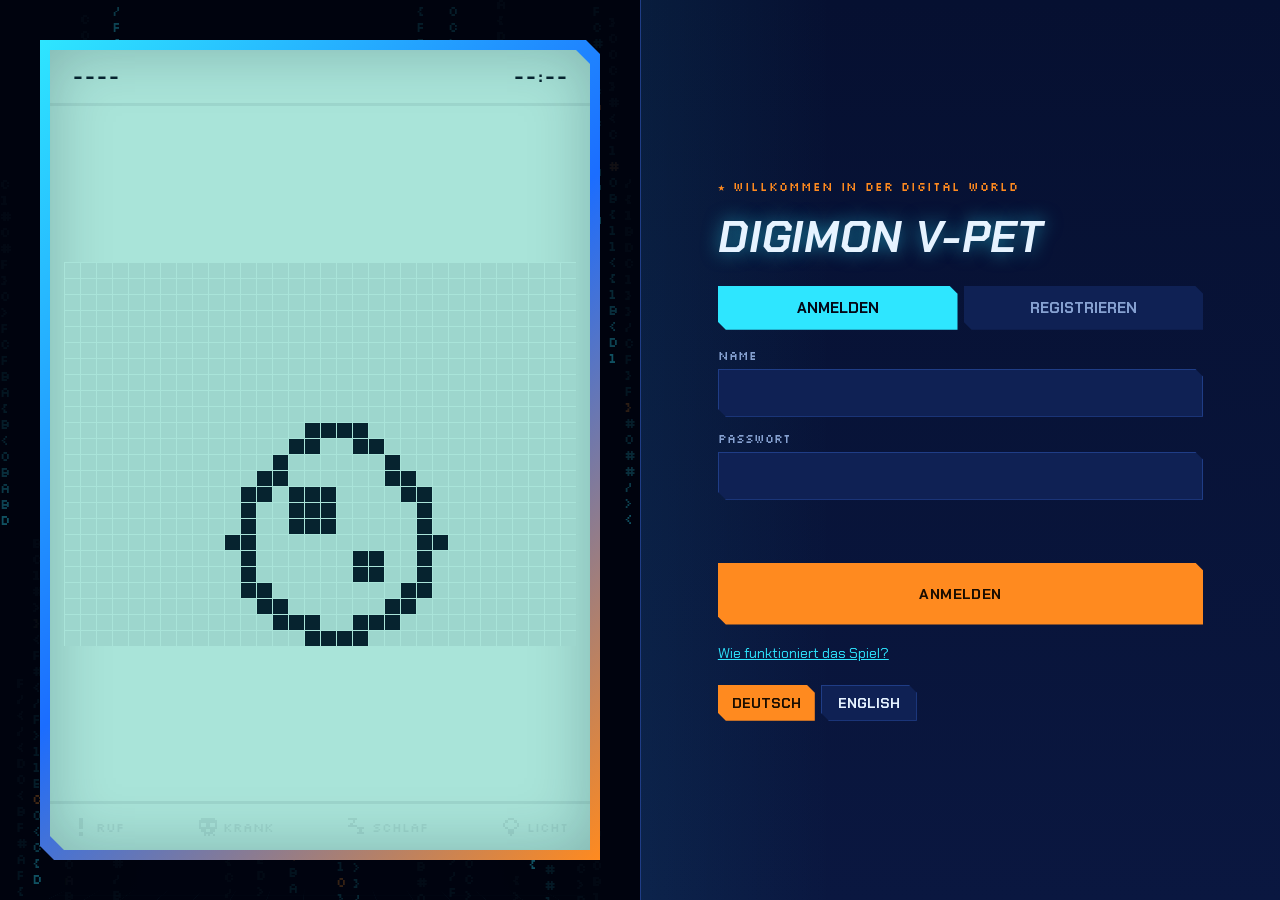
==== static/index.html @ 4a84d062 "Digimon V-Pet: browser virtual pet with accounts, battles, trading and events Co-Authored-By: Claude" ====
<!doctype html>
<html lang="de">
<head>
  <meta charset="utf-8">
  <meta name="viewport" content="width=device-width, initial-scale=1, viewport-fit=cover">
  <title>Digimon V-Pet</title>
  <link rel="manifest" href="/manifest.webmanifest">
  <meta name="theme-color" content="#061031">
  <link rel="icon" href="/icons/icon-192.png">
  <link rel="apple-touch-icon" href="/icons/icon-180.png">
  <meta name="apple-mobile-web-app-capable" content="yes">
  <meta name="apple-mobile-web-app-status-bar-style" content="black-translucent">
  <meta name="apple-mobile-web-app-title" content="V-Pet">
  <link rel="preconnect" href="https://fonts.googleapis.com">
  <link rel="preconnect" href="https://fonts.gstatic.com" crossorigin>
  <link href="https://fonts.googleapis.com/css2?family=Chakra+Petch:ital,wght@0,400;0,600;0,700;1,700&family=Silkscreen&display=swap" rel="stylesheet">
  <link rel="stylesheet" href="style.css">
</head>
<body>
  <main class="app">
    <!-- linke Hälfte: Digital World mit dem Display -->
    <section class="world" aria-label="Display">
      <canvas id="rain" aria-hidden="true"></canvas>
      <div class="device">
        <div class="lcd">
          <div class="lcd-row lcd-head">
            <span id="lcd-name">----</span>
            <span id="lcd-clock">--:--</span>
          </div>
          <div class="lcd-canvas" id="lcd-box">
            <canvas id="lcd"></canvas>
          </div>
          <div class="lcd-row lcd-flags">
            <span class="flag" id="flag-call"><canvas data-icon="call"></canvas><span id="call-text">RUF</span></span>
            <span class="flag" id="flag-sick"><canvas data-icon="skull"></canvas>KRANK</span>
            <span class="flag" id="flag-sleep"><canvas data-icon="zz"></canvas>SCHLAF</span>
            <span class="flag" id="flag-light"><canvas data-icon="light"></canvas>LICHT</span>
          </div>
        </div>
      </div>
    </section>

    <!-- rechte Hälfte: Anzeige und Bedienung -->
    <section class="console" id="console" hidden>
      <header class="head">
        <div>
          <p class="kicker">Partner-Digimon
            <button class="nick-edit" id="nick-edit" type="button" title="Spitzname geben" hidden>✎ Name</button></p>
          <h1 id="name">Digimon V-Pet</h1>
          <form class="nick-form" id="nick-form" hidden>
            <input name="nick" maxlength="12" placeholder="Spitzname (max. 12 Zeichen)" aria-label="Spitzname" autocomplete="off">
            <button class="small primary" type="submit">OK</button>
            <button class="small" type="button" id="nick-clear">Entfernen</button>
          </form>
          <p id="meta">Verbinde ...</p>
        </div>
        <div class="head-buttons">
          <!-- nur während eines Events: Story, Belohnungen, Angebote -->
          <button class="gear gear-event" id="open-event" aria-label="Event" title="Event: Story und Belohnungen" hidden>
            <canvas data-icon="pumpkin"></canvas>
          </button>
          <button class="gear" id="open-wishlist" aria-label="Merkliste" title="Merkliste: der Weg zu deinen Wunsch-Digimon">
            <canvas data-icon="star"></canvas>
          </button>
          <button class="gear" id="open-collection" aria-label="Sammlung" title="Sammlung: deine Digimon und Eier">
            <canvas data-icon="egg"></canvas>
          </button>
          <button class="gear" id="open-shop" aria-label="Shop" title="Shop: Items für Bits kaufen">
            <canvas data-icon="coin"></canvas>
          </button>
          <button class="gear" id="open-ranking" aria-label="Rangliste & Erfolge" title="Rangliste & Erfolge">
            <canvas data-icon="trophy"></canvas>
          </button>
          <button class="gear" id="open-changelog" aria-label="Was ist neu?" title="Was ist neu?">
            <canvas data-icon="news"></canvas>
          </button>
          <a class="gear" href="hilfe.html" aria-label="Hilfe" title="Hilfe: So funktioniert das Spiel">
            <canvas data-icon="help"></canvas>
          </a>
          <button class="gear" id="open-settings" aria-label="Einstellungen" title="Einstellungen">
            <canvas data-icon="gear"></canvas>
          </button>
        </div>
      </header>

      <div class="announcement" id="announcement" hidden></div>
      <!-- laufendes Event (z. B. Halloween, game/events.py) -->
      <div class="event-bar" id="event-bar" hidden>
        <canvas data-icon="pumpkin" id="event-icon"></canvas>
        <span><b id="event-name"></b><span id="event-text"></span></span>
        <span class="row event-bar-actions">
          <button class="small primary" id="event-more">Mehr</button>
          <button class="small" id="event-close" aria-label="Banner ausblenden" title="Banner ausblenden">✕</button>
        </span>
      </div>
      <div class="update-bar" id="update-bar" hidden>
        <span><b>Update da!</b> <span id="update-text">Es gibt eine neue Version des Spiels.</span></span>
        <button class="small primary" id="update-reload">Neu laden</button>
      </div>
      <div class="update-bar news-bar" id="news-bar" hidden>
        <span><b>Neu im Spiel</b><span id="news-title"></span></span>
        <span class="row">
          <button class="small primary" id="news-open">Ansehen</button>
          <button class="small" id="news-close" aria-label="Ausblenden">✕</button>
        </span>
      </div>

      <div class="gauges">
        <div class="gauge" id="gauge-hunger"><span>Hunger</span><div class="segs hunger" id="g-hunger"></div></div>
        <div class="gauge" id="gauge-strength"><span>Kraft</span><div class="segs strength" id="g-strength"></div></div>
      </div>

      <dl class="stats" id="stats"></dl>

      <div class="evo">
        <div class="evo-label"><span>Nächste Digitation</span><b id="evo-text">–</b></div>
        <div class="evo-bar"><div id="evo-fill"></div></div>
      </div>
      <button class="goal" id="goal" hidden></button>

      <div class="alert" id="alert" hidden></div>
      <!-- zurück vom Erkunden: wartet auf OK (Fail-Safe, game/pet.py confirm_return) -->
      <div class="return-box" id="return-box" hidden></div>
      <p class="message" id="message" role="status"></p>

      <div class="keys" id="keys"></div>

      <div class="log-wrap">
        <h2>Tagebuch</h2>
        <ol class="log" id="log"></ol>
      </div>
    </section>

    <!-- rechte Hälfte, wenn niemand angemeldet ist -->
    <section class="auth" id="auth" hidden>
      <p class="kicker">Willkommen in der Digital World</p>
      <h1>Digimon V-Pet</h1>
      <div class="tabs" role="tablist">
        <button class="tab" id="tab-login" role="tab">Anmelden</button>
        <button class="tab" id="tab-register" role="tab">Registrieren</button>
      </div>
      <form id="auth-form" autocomplete="on">
        <label>Name
          <input name="name" autocomplete="username" required minlength="3" maxlength="20">
        </label>
        <label>Passwort
          <input name="password" type="password" autocomplete="current-password" required minlength="6">
        </label>
        <label id="invite-field">Einladungscode
          <input name="invite" autocomplete="off" placeholder="XXXX-XXXX-XXXX">
        </label>
        <p class="hint" id="auth-hint"></p>
        <p class="form-error" id="auth-error" role="alert"></p>
        <button class="key primary wide" type="submit" id="auth-submit">Anmelden</button>
      </form>
      <p class="hint"><a class="auth-help" href="hilfe.html">Wie funktioniert das Spiel?</a></p>
      <div class="lang-switch auth-lang" role="group" aria-label="Sprache · Language" data-no-i18n>
        <button class="small" data-lang="de" lang="de">Deutsch</button>
        <button class="small" data-lang="en" lang="en">English</button>
      </div>
    </section>

    <!-- rechte Hälfte beim ersten Start: Fragenkatalog fürs erste Digi-Ei (Texte setzt game.js) -->
    <section class="quiz" id="quiz" hidden>
      <p class="kicker" id="quiz-kicker"></p>
      <h1 id="quiz-title"></h1>
      <div class="quiz-progress" id="quiz-progress" aria-hidden="true"></div>
      <p class="quiz-text" id="quiz-text"></p>
      <div class="quiz-answers" id="quiz-answers"></div>
      <p class="form-error" id="quiz-error" role="alert"></p>
      <div class="quiz-foot" id="quiz-foot"></div>
    </section>
  </main>

  <!-- Einstellungen -->
  <div class="scrim" id="scrim" hidden></div>
  <aside class="settings" id="settings" hidden aria-label="Einstellungen">
    <header>
      <h2>Einstellungen</h2>
      <button class="close" id="close-settings" aria-label="Schließen">✕</button>
    </header>

    <section>
      <h3 data-no-i18n>Sprache · Language</h3>
      <div class="lang-switch" role="group" aria-label="Sprache · Language" data-no-i18n>
        <button class="small" data-lang="de" lang="de">Deutsch</button>
        <button class="small" data-lang="en" lang="en">English</button>
      </div>
      <p class="hint">Gilt für dein Konto auf allen Geräten.</p>
    </section>

    <section>
      <h3>Konto</h3>
      <p>Angemeldet als <b id="set-user">–</b></p>
      <form class="cheat-grid pw-form" id="pw-form">
        <label>Altes Passwort<input name="old" type="password" autocomplete="current-password" required></label>
        <label>Neues Passwort<input name="new" type="password" autocomplete="new-password" minlength="6" required></label>
        <button class="small" type="submit">Passwort ändern</button>
      </form>
    </section>

    <!-- Freunde: eigener Freundescode, Code eingeben, Freundesliste -->
    <section id="friends-section">
      <h3>Freunde</h3>
      <p class="hint">Kämpfen, Tauschen und Jogress gehen nur mit Freunden. Gib deinen Freundescode nur Leuten, mit denen du spielen willst.</p>
      <p class="friend-label">Dein Freundescode</p>
      <div class="row">
        <code class="code" id="friend-code">----</code>
        <button class="small" id="friend-copy">Kopieren</button>
        <button class="small" id="friend-newcode">Neuer Code</button>
      </div>
      <form class="row friend-add" id="friend-add">
        <input name="code" autocomplete="off" placeholder="XXXX-XXXX" aria-label="Freundescode eingeben" maxlength="12">
        <button class="small primary" type="submit">Freund hinzufügen</button>
      </form>
      <p class="hint friend-msg" id="friend-msg" role="status"></p>
      <ul class="friend-list" id="friend-list"></ul>
    </section>

    <section>
      <h3>Als App installieren</h3>
      <p class="hint" id="install-text">Auf dem Handy: im Browser-Menü „Zum Startbildschirm hinzufügen“ (iPhone: Teilen-Knopf → „Zum Home-Bildschirm“).
        Dann startet das Spiel wie eine App, ohne Browserleiste.</p>
      <button class="small primary" id="install-btn" hidden>Jetzt installieren</button>
    </section>

    <section>
      <h3>Ton</h3>
      <div class="row">
        <input type="range" id="volume" min="0" max="100" step="5" aria-label="Lautstärke">
        <output id="volume-out">50 %</output>
      </div>
      <button class="small" id="sound-test">Ton testen</button>
    </section>

    <section>
      <h3>Benachrichtigungen</h3>
      <p class="hint" id="notify-text">Meldet sich, wenn dein Digimon ruft, krank wird oder sich entwickelt, solange die Seite in einem Tab offen ist.</p>
      <button class="small" id="notify-toggle">Aktivieren</button>
    </section>

    <section id="admin-section" hidden>
      <h3>Admin</h3>
      <p class="hint">Spieler verwalten, Spielregeln, Zugang, Backups und Protokoll.</p>
      <a class="small primary" href="admin.html">Admin-Bereich öffnen</a>
    </section>

    <section id="cheat-section" hidden>
      <h3>Cheats (nur Admin)</h3>
      <p class="hint" data-i18n>Zum Testen: Zeit vorspulen, Werte setzen, verwandeln … Auch mit <kbd>Shift</kbd> + <kbd>C</kbd>.</p>
      <button class="small" id="open-cheats">Cheat-Menü öffnen</button>
    </section>

    <section id="invite-section" hidden>
      <h3>Freunde einladen</h3>
      <p class="hint">Mit diesem Code können sich Freunde registrieren.</p>
      <div class="row">
        <code class="code" id="invite-code">----</code>
        <button class="small" id="invite-copy">Kopieren</button>
        <button class="small" id="invite-new">Neuer Code</button>
      </div>
    </section>

    <section>
      <h3>Kühlschrank</h3>
      <p class="hint" id="fridge-text">Für den Urlaub: Dein Digimon wird eingefroren, die Zeit steht still – kein Hunger, keine Rufe, keine Entwicklung –, bis du es auftaust.</p>
      <button class="small" id="fridge-toggle">In den Kühlschrank</button>
    </section>

    <section>
      <button class="small" id="logout">Abmelden</button>
      <p class="hint version-label" id="version-label"></p>
    </section>
  </aside>

  <!-- Sammlung -->
  <aside class="settings collection" id="collection" hidden aria-label="Sammlung">
    <header>
      <h2>Sammlung</h2>
      <button class="close" id="close-collection" aria-label="Schließen">✕</button>
    </header>
    <p class="hint" id="box-info">In der Sammlung steht die Zeit still.</p>
    <section>
      <h3>Aktiv</h3>
      <div id="box-active"></div>
    </section>
    <section id="trades-section" hidden>
      <h3>Tauschangebote</h3>
      <div class="box-list" id="trade-list"></div>
    </section>
    <section>
      <h3 id="box-title">In der Sammlung</h3>
      <!-- Boxen wie im Pokémon-PC: blättern, umbenennen, Digimon antippen -->
      <div class="pc">
        <div class="pc-head">
          <button class="pc-nav" id="box-prev" aria-label="Vorherige Box">◀</button>
          <button class="pc-name" id="box-name" title="Box umbenennen"></button>
          <button class="pc-nav" id="box-next" aria-label="Nächste Box">▶</button>
        </div>
        <form class="pc-rename" id="box-rename" hidden>
          <input class="cheat-select" name="name" maxlength="16" aria-label="Name der Box">
          <button class="small primary" type="submit">OK</button>
        </form>
        <div class="pc-grid" id="box-list"></div>
        <div class="pc-tabs" id="box-tabs"></div>
      </div>
      <div id="box-detail"></div>
      <p class="hint" data-i18n>Neue Eier findest du beim <b>Erkunden</b> und manchmal nach gewonnenen <b>Kämpfen</b>.
        Tipp ein Digimon an, um es aktiv zu setzen, zu tauschen oder in eine andere Box zu legen.</p>
      <button class="small primary" id="box-new-egg" hidden>Neues Digi-Ei holen</button>
    </section>
    <!-- was Digimon aus der Sammlung vom Erkunden mitgebracht haben (die letzten 15) -->
    <section id="box-trips-section" hidden>
      <h3>Zurück vom Erkunden</h3>
      <ul class="trip-reports" id="box-trips"></ul>
    </section>
    <section id="box-memories-section" hidden>
      <h3>Erinnerungen</h3>
      <ul class="memories" id="box-memories"></ul>
    </section>
  </aside>

  <!-- Merkliste -->
  <aside class="settings wishlist" id="wishlist" hidden aria-label="Merkliste">
    <header>
      <h2>Merkliste</h2>
      <button class="close" id="close-wishlist" aria-label="Schließen">✕</button>
    </header>
    <p class="hint">Der Weg von deinem Digimon zu deinen Wunsch-Digimon – mit allem, was du dafür
      brauchst. Nach jeder Digitation rückt er einen Schritt weiter.</p>
    <div id="wish-list"></div>
    <a class="small primary" href="hilfe.html#finder">Im Digimon-Finder etwas merken</a>
  </aside>

  <!-- Event-Tab: Story, Belohnungen, Geister, Event-Ei, Angebote (game/events.py details) -->
  <aside class="settings event-panel" id="event-panel" hidden aria-label="Event">
    <header>
      <h2 id="event-panel-title">Event</h2>
      <button class="close" id="close-event" aria-label="Schließen">✕</button>
    </header>
    <div id="event-body"><p class="hint">Lade ...</p></div>
  </aside>

  <!-- Profil eines Freundes: Partner, Sammlung, Digidex (nur für Freunde, game/friends.py profile) -->
  <aside class="settings friend-panel" id="friend-panel" hidden aria-label="Freund">
    <header>
      <h2 id="friend-panel-title">Freund</h2>
      <button class="close" id="close-friend" aria-label="Schließen">✕</button>
    </header>
    <div id="friend-body"><p class="hint">Lade ...</p></div>
    <button class="small" id="friend-back">← Zurück zu den Freunden</button>
  </aside>

  <!-- Shop: Items für Bits (Armor-Eier gibt es hier nicht) -->
  <aside class="settings shop" id="shop" hidden aria-label="Shop">
    <header>
      <h2>Shop</h2>
      <button class="close" id="close-shop" aria-label="Schließen">✕</button>
    </header>
    <p class="shop-balance"><span>Deine Bits</span><b id="shop-bits">0</b></p>
    <div class="tabs panel-tabs" role="tablist">
      <button class="tab active" id="tab-shop-items" role="tab">Items</button>
      <button class="tab" id="tab-shop-themes" role="tab">V-Pet-Designs</button>
    </div>
    <div id="shop-items-view">
      <!-- nur während eines Events: Event-Items eintauschen (z. B. Gruselbonbons) -->
      <section class="candy-trade" id="candy-trade" hidden></section>
      <p class="hint" data-i18n>Bits verdienst du beim <b>Erkunden</b>, in <b>Kämpfen</b> und manchmal beim <b>Putzen</b>. Armor-Eier gibt es hier nicht – die findest du nur beim Erkunden.</p>
      <div class="shop-list" id="shop-list"><p class="hint">Lade ...</p></div>
      <p class="hint shop-sell-hint" data-i18n>Verkaufen geht im <b>Rucksack</b>: Item antippen → „Verkaufen“ – egal was und wie viele. Shop-Items bringen die Hälfte ihres Preises, Armor-Eier 50 Bits.</p>
    </div>
    <div id="shop-themes-view" hidden>
      <p class="hint">Neue Farben für dein V-Pet und das ganze Spiel. Gekaufte Designs kannst du jederzeit wechseln.</p>
      <div class="theme-list" id="theme-list"></div>
      <h3 class="decor-head">Deko</h3>
      <p class="hint">Kleine Extras fürs Display. Gekaufte Deko kannst du jederzeit an- und ausschalten.</p>
      <div class="decor-list" id="decor-list"></div>
    </div>
  </aside>

  <!-- Rangliste -->
  <aside class="settings ranking-panel" id="ranking-panel" hidden aria-label="Rangliste & Erfolge">
    <header>
      <h2 id="ranking-title">Rangliste</h2>
      <button class="close" id="close-ranking" aria-label="Schließen">✕</button>
    </header>
    <div class="tabs panel-tabs" role="tablist">
      <button class="tab active" id="tab-ranking" role="tab">Rangliste</button>
      <button class="tab" id="tab-achievements" role="tab">Erfolge</button>
    </div>
    <div id="ranking-view">
      <p class="hint">Siege aller Spieler – über alle ihre Digimon zusammen (Kämpfe gegen wilde Digimon und Freunde).</p>
      <ol class="ranking" id="ranking"><li class="hint">Lade ...</li></ol>
    </div>
    <div id="achievements-view" hidden>
      <p class="dex-progress" id="dex-progress"></p>
      <p class="hint">Jeder Erfolg bringt einmal Bits für den Shop. Gesammelt zählt jede Form, die eines deiner Digimon je hatte.</p>
      <ul class="achievements" id="achievements"></ul>
    </div>
  </aside>

  <!-- Changelog -->
  <aside class="settings changelog" id="changelog" hidden aria-label="Was ist neu?">
    <header>
      <h2>Was ist neu?</h2>
      <button class="close" id="close-changelog" aria-label="Schließen">✕</button>
    </header>
    <div id="changelog-list"><p class="hint">Lade ...</p></div>
  </aside>

  <!-- Cheat-Menü (nur Admin) – bleibt deutsch -->
  <aside class="settings cheats" id="cheats" hidden aria-label="Cheat-Menü" data-no-i18n>
    <header>
      <h2>Cheats</h2>
      <button class="close" id="close-cheats" aria-label="Schließen">✕</button>
    </header>
    <p class="hint">Alles hier markiert dein Digimon als „gecheatet“.</p>

    <section>
      <h3>Zeit</h3>
      <div class="row">
        <button class="small" data-warp="10">+10 Min</button>
        <button class="small" data-warp="60">+1 Std</button>
        <button class="small" data-warp="360">+6 Std</button>
        <button class="small" data-warp="1440">+1 Tag</button>
      </div>
      <button class="small primary" id="cheat-evolve">Digitation jetzt</button>
      <p class="hint">Digitation jetzt: nimmt die nächste Form, die zu den Werten passt.</p>
    </section>

    <section>
      <h3>Werte (diese Stufe)</h3>
      <form class="cheat-grid" id="cheat-values">
        <label>Hunger<input name="hunger" type="number" min="0" max="4"></label>
        <label>Kraft<input name="strength" type="number" min="0" max="4"></label>
        <label>Gewicht<input name="weight" type="number" min="0" max="99"></label>
        <label>Pflegefehler<input name="mistakes" type="number" min="0" max="99"></label>
        <label>Fehler gesamt<input name="mistakes_total" type="number" min="0" max="19"></label>
        <label>Trainings<input name="trainings" type="number" min="0" max="99"></label>
        <label>Kraft-Training<input name="power" type="number" min="0" max="10"></label>
        <label>Tempo-Training<input name="speed" type="number" min="0" max="10"></label>
        <label>Verteidigung<input name="defense" type="number" min="0" max="10"></label>
        <label>Überfüttert<input name="overfeeds" type="number" min="0" max="99"></label>
        <label>Kämpfe<input name="battles_stage" type="number" min="0" max="99"></label>
        <label>Siege<input name="wins_stage" type="number" min="0" max="99"></label>
        <label>Kacke<input name="poop" type="number" min="0" max="4"></label>
        <button class="small primary" type="submit">Übernehmen</button>
      </form>
    </section>

    <section>
      <h3>Zustand</h3>
      <div class="row">
        <button class="small" data-status="full">Satt & stark</button>
        <button class="small" data-status="calls">Rufe weg</button>
        <button class="small" data-status="heal">Gesund</button>
        <button class="small" data-status="sick">Krank</button>
        <button class="small" data-status="injured">Verletzt</button>
        <button class="small" data-status="poop">Kacke +1</button>
      </div>
      <label class="check"><input type="checkbox" id="cheat-immortal"> Unsterblich</label>
      <label class="check"><input type="checkbox" id="cheat-day"> Immer Tag – deine Digimon schlafen nicht</label>
      <label class="check"><input type="checkbox" id="cheat-event"> Halloween-Event jetzt (für alle Spieler!)</label>
      <p class="hint">„Immer Tag“ gilt für alle Digimon deines Kontos, auch für neue – bis du es wieder ausschaltest.</p>
    </section>

    <section>
      <h3>Items</h3>
      <div class="row">
        <select class="cheat-select" id="cheat-item"></select>
        <input class="cheat-amount" id="cheat-amount" type="number" min="1" max="99" value="1" aria-label="Anzahl">
      </div>
      <button class="small primary" id="cheat-item-btn">In den Rucksack</button>
      <button class="small" id="cheat-bits">+100 Bits</button>
    </section>

    <section>
      <h3>Verwandeln</h3>
      <select class="cheat-select" id="cheat-mon"></select>
      <button class="small primary" id="cheat-become">Verwandeln</button>
    </section>

    <section>
      <h3>Neues Ei</h3>
      <select class="cheat-select" id="cheat-egg"></select>
      <button class="small" id="cheat-egg-btn">Dieses Ei holen</button>
      <p class="hint">Dein jetziges Digimon kommt dabei in die Sammlung.</p>
    </section>

    <section>
      <button class="small" id="cheat-revive">Wiederbeleben</button>
    </section>
  </aside>

  <script src="i18n.js"></script>
  <script src="i18n/en-game.js"></script>
  <script src="i18n/en-rules.js"></script>
  <script src="rules.js"></script>
  <script src="game.js"></script>
</body>
</html>
---- static/style.css ----
:root {
  --deep: #030817;
  --bg: #061031;
  --panel: #0a1740;
  --panel-2: #0f2154;
  --line: #1f3d86;
  --cyan: #2ee6ff;
  --cyan-soft: color-mix(in srgb, var(--cyan) 18%, transparent);
  --orange: #ff8a1f;
  --orange-deep: #c45f06;
  --text: #e6f3ff;
  --muted: #86a1d1;
  --danger: #ff3d6e;
  --lcd: #a9e4d9;
  --lcd-pixel: #06232f;
  --lcd-ghost: rgba(6, 35, 47, .07);
  /* Gehäuse-Verlauf – das V-Pet-Design (game/themes.py) setzt diese Farben neu */
  --device-a: #2ee6ff;
  --device-b: #1b6dff;
  --device-c: #ff8a1f;
  --ui: "Chakra Petch", "Segoe UI", sans-serif;
  --pixel: "Silkscreen", "Courier New", monospace;
  /* abgeschrägte Ecken wie in einem Digivice-Menü */
  --cut: polygon(0 0, calc(100% - 14px) 0, 100% 14px, 100% 100%, 14px 100%, 0 calc(100% - 14px));
  --cut-s: polygon(0 0, calc(100% - 8px) 0, 100% 8px, 100% 100%, 8px 100%, 0 calc(100% - 8px));
}

* { box-sizing: border-box; }
html, body { height: 100%; }
[hidden] { display: none !important; }

body {
  margin: 0;
  background: var(--deep);
  color: var(--text);
  font-family: var(--ui);
}

.app {
  display: grid;
  grid-template-columns: 1fr 1fr;
  height: 100vh;
}

/* ================================================================ Digital World */
.world {
  position: relative;
  display: grid;
  min-height: 0;
  padding: 40px;
  overflow: hidden;
  background:
    radial-gradient(ellipse at 50% 110%, color-mix(in srgb, var(--cyan) 28%, transparent), transparent 55%),
    radial-gradient(ellipse at 20% 0%, color-mix(in srgb, var(--orange) 14%, transparent), transparent 45%),
    linear-gradient(180deg, var(--deep), color-mix(in srgb, var(--bg) 70%, var(--line)));
}
#rain {
  position: absolute;
  inset: 0;
  width: 100%;
  height: 100%;
}
/* Gitterboden am unteren Rand */
.world::after {
  content: "";
  position: absolute;
  left: -20%;
  right: -20%;
  bottom: -10%;
  height: 40%;
  background:
    repeating-linear-gradient(90deg, color-mix(in srgb, var(--cyan) 22%, transparent) 0 1px, transparent 1px 60px),
    repeating-linear-gradient(0deg, color-mix(in srgb, var(--cyan) 22%, transparent) 0 1px, transparent 1px 40px);
  transform: perspective(400px) rotateX(60deg);
  transform-origin: bottom;
  mask-image: linear-gradient(to top, #000, transparent);
  -webkit-mask-image: linear-gradient(to top, #000, transparent);
  pointer-events: none;
}

.device {
  position: relative;
  z-index: 1;
  min-height: 0;
  padding: 10px;
  background: linear-gradient(135deg, var(--device-a), var(--device-b) 50%, var(--device-c));
  clip-path: var(--cut);
  filter: drop-shadow(0 0 28px color-mix(in srgb, var(--device-a) 45%, transparent));
}

.lcd {
  display: flex;
  flex-direction: column;
  height: 100%;
  background: var(--lcd);
  color: var(--lcd-pixel);
  font-family: var(--pixel);
  clip-path: var(--cut);
  box-shadow: inset 0 0 60px rgba(6, 35, 47, .25);
}

.lcd-row {
  display: flex;
  justify-content: space-between;
  align-items: center;
  gap: 8px;
  padding: 14px 22px;
  font-size: clamp(13px, 1.5vw, 20px);
  text-transform: uppercase;
}
.lcd-head { border-bottom: 3px solid var(--lcd-ghost); }
.lcd-flags { border-top: 3px solid var(--lcd-ghost); }

.lcd-canvas {
  flex: 1;
  min-height: 0;
  display: grid;
  place-items: center;
  padding: 12px;
}
#lcd { display: block; image-rendering: pixelated; }

.flag {
  display: flex;
  align-items: center;
  gap: 6px;
  opacity: .07;          /* wie ein LCD-Segment, das aus ist */
  font-size: clamp(10px, 1vw, 15px);
}
.flag.on { opacity: 1; }
.flag.blink { animation: blink 1s steps(2) infinite; }
.flag canvas { width: 18px; height: 18px; image-rendering: pixelated; }
@keyframes blink { 50% { opacity: .07; } }

/* ================================================================ Konsole */
.console, .auth, .quiz {
  display: flex;
  flex-direction: column;
  gap: 16px;
  min-height: 0;
  padding: 30px 34px;
  background:
    linear-gradient(90deg, color-mix(in srgb, var(--cyan) 6%, transparent), transparent 30%),
    linear-gradient(180deg, var(--bg), var(--panel));
  border-left: 1px solid var(--line);
  overflow-y: auto;
}
/* kein Doppeltipp-Zoom, Tippen reagiert sofort */
button, .lcd-canvas { touch-action: manipulation; }
body.action .lcd-canvas { cursor: pointer; }

.kicker {
  margin: 0 0 4px;
  color: var(--orange);
  font: 400 12px var(--pixel);
  letter-spacing: .08em;
  text-transform: uppercase;
}
.kicker::before { content: "★ "; }
/* Digimon-Name -> Digidex-Eintrag */
.dex-link { color: inherit; text-decoration: none; cursor: pointer; }
.dex-link:hover, .dex-link:focus-visible { color: var(--cyan); text-decoration: underline; text-decoration-thickness: 2px;
  text-underline-offset: 4px; outline: none; }
.nick-edit {
  margin-left: 10px; padding: 2px 8px; border: 0; cursor: pointer; vertical-align: 1px;
  background: var(--panel-2); color: var(--muted); font: 400 10px var(--pixel); clip-path: var(--cut-s);
}
.nick-edit:hover { color: var(--cyan); background: var(--line); }
.nick-form { display: flex; gap: 8px; margin: 8px 0 0; flex-wrap: wrap; }
.nick-form input {
  flex: 1; min-width: 160px; padding: 8px 10px; border: 0; background: var(--panel-2); color: var(--text);
  font: 600 15px var(--ui); box-shadow: inset 0 0 0 1px var(--line);
}
.nick-form input:focus { outline: none; box-shadow: inset 0 0 0 2px var(--orange); }

.head {
  display: flex;
  justify-content: space-between;
  align-items: flex-start;
  gap: 16px;
}
.head h1, .auth h1, .quiz h1 {
  margin: 0;
  font: italic 700 clamp(30px, 3.4vw, 52px)/1 var(--ui);
  text-transform: uppercase;
  letter-spacing: .02em;
  text-shadow: 0 0 18px color-mix(in srgb, var(--cyan) 55%, transparent);
}
.head p#meta { margin: 6px 0 0; color: var(--muted); font-size: 16px; }

.gear {
  flex: none;
  display: grid;
  place-items: center;
  width: 46px;                        /* 8 Knöpfe (mit Event) passen so auf die Breite von früher 7 */
  height: 46px;
  border: 0;
  background: var(--panel-2);
  color: var(--cyan);
  clip-path: var(--cut-s);
  cursor: pointer;
  box-shadow: inset 0 0 0 1px var(--line);
}
.gear:hover { background: color-mix(in srgb, var(--panel-2) 75%, var(--line)); }
.gear canvas { width: 24px; height: 24px; image-rendering: pixelated; }
.gear { position: relative; }
.gear.badge-dot::after {          /* da wartet ein Tauschangebot */
  content: "";
  position: absolute;
  top: 6px;
  right: 6px;
  width: 10px;
  height: 10px;
  border-radius: 50%;
  background: var(--orange);
  box-shadow: 0 0 8px var(--orange);
}

/* Balken als schräge Segmente */
.gauges { display: grid; grid-template-columns: 1fr 1fr; gap: 24px; }
.gauge > span {
  display: block;
  margin-bottom: 6px;
  color: var(--muted);
  font: 400 12px var(--pixel);
  text-transform: uppercase;
}
.segs { display: grid; grid-template-columns: repeat(4, 1fr); gap: 6px; padding-left: 6px; }
.segs i {
  height: 22px;
  transform: skewX(-20deg);
  background: var(--panel-2);
  box-shadow: inset 0 0 0 1px var(--line);
}
.segs.hunger i.on { background: var(--orange); box-shadow: 0 0 12px color-mix(in srgb, var(--orange) 50%, transparent); }
.segs.strength i.on { background: var(--cyan); box-shadow: 0 0 12px color-mix(in srgb, var(--cyan) 50%, transparent); }
.segs.empty i { box-shadow: inset 0 0 0 2px var(--danger); }
.gauge.calling > span { color: var(--danger); animation: blink-text 1s steps(2) infinite; }
@keyframes blink-text { 50% { color: var(--muted); } }

.stats {
  display: grid;
  grid-template-columns: repeat(3, 1fr);
  gap: 8px;
  margin: 0;
}
.stats div {
  padding: 8px 12px;
  background: var(--panel-2);
  clip-path: var(--cut-s);
}
.stats dt { color: var(--muted); font: 400 11px var(--pixel); text-transform: uppercase; }
.stats dd { margin: 2px 0 0; font-size: 22px; font-weight: 700; font-variant-numeric: tabular-nums; }
.stats dd small { font-size: 13px; font-weight: 400; color: var(--muted); }
.stats dd.bad { color: var(--danger); }

.evo-label { display: flex; justify-content: space-between; gap: 12px; font-size: 15px; }
.evo-label span { color: var(--muted); font: 400 12px var(--pixel); text-transform: uppercase; }
.evo-bar { height: 8px; margin-top: 6px; background: var(--panel-2); }
#evo-fill {
  height: 100%;
  width: 0;
  background: linear-gradient(90deg, #1b6dff, var(--cyan));
  box-shadow: 0 0 12px var(--cyan);
}

.alert {
  padding: 10px 14px;
  background: var(--danger);
  color: #fff;
  font-size: 15px;
  line-height: 1.5;
  clip-path: var(--cut-s);
}
.alert b { font: 400 12px var(--pixel); text-transform: uppercase; margin-right: 8px; }
/* zurück vom Erkunden – wartet auf OK */
.return-box {
  padding: 12px 16px;
  border-left: 4px solid var(--orange);
  background: linear-gradient(90deg, color-mix(in srgb, var(--orange) 22%, transparent), color-mix(in srgb, var(--orange) 4%, transparent));
  font-size: 15px;
  line-height: 1.5;
  animation: return-glow 1.6s ease-in-out infinite alternate;
}
.return-box b { display: block; color: var(--orange); font: 400 12px var(--pixel); text-transform: uppercase; }
.return-box small { display: block; margin-top: 6px; color: var(--muted); font-size: 12px; }
@keyframes return-glow { to { box-shadow: inset 0 0 0 1px color-mix(in srgb, var(--orange) 60%, transparent); } }
@media (prefers-reduced-motion: reduce) { .return-box { animation: none; } }

.message {
  margin: 0;
  min-height: 2.8em;
  padding: 10px 14px;
  border-left: 3px solid var(--cyan);
  background: color-mix(in srgb, var(--cyan) 7%, transparent);
  font-size: 16px;
  line-height: 1.4;
}

/* Tasten */
.keys { display: grid; grid-template-columns: repeat(3, 1fr); gap: 10px; }
/* kurze Klick-Pause nach Training/Kampf: Tasten sichtbar gedämpft */
.keys.cooldown .key { opacity: .45; cursor: wait; transition: opacity .2s; }
.key {
  position: relative;
  display: flex;
  align-items: center;
  gap: 12px;
  min-height: 62px;
  padding: 10px 14px;
  border: 0;
  background: var(--panel-2);
  color: var(--text);
  font: 700 clamp(14px, 1.15vw, 17px) var(--ui);
  text-align: left;
  text-transform: uppercase;
  letter-spacing: .03em;
  clip-path: var(--cut-s);
  box-shadow: inset 0 0 0 1px var(--line);
  cursor: pointer;
}
.key:hover:not(:disabled) { box-shadow: inset 0 0 0 2px var(--cyan); background: color-mix(in srgb, var(--panel-2) 80%, var(--line)); }
.key:active:not(:disabled) { transform: translateY(2px); }
.key:disabled { opacity: .35; cursor: not-allowed; }
.key canvas { width: 30px; height: 30px; image-rendering: pixelated; flex: none; }
.key small { position: absolute; top: 6px; right: 12px; font: 400 10px var(--pixel); color: var(--muted); }
.key .sub { display: block; font: 400 12px var(--ui); text-transform: none; color: var(--muted); letter-spacing: 0; }
.key.wide { grid-column: span 3; justify-content: center; }
.key.primary { background: var(--orange); color: #1a0d00; box-shadow: none; }
.key.primary:hover:not(:disabled) { background: color-mix(in srgb, var(--orange) 80%, white); box-shadow: none; }
.key.primary small, .key.primary .sub { color: #3a1d00; }
/* Kampf: Knöpfe zum Halten (laden) – kein Scrollen, Markieren oder Menü bei langem Drücken */
.key[data-hold], body.fight .lcd-canvas {
  touch-action: none;
  user-select: none;
  -webkit-user-select: none;
  -webkit-touch-callout: none;
}
/* Display wackelt bei einem Treffer mit 2 Schaden */
#lcd.shake { animation: lcd-shake .45s linear; }
@keyframes lcd-shake {
  20% { transform: translate(-4px, 1px); }
  40% { transform: translate(4px, -1px); }
  60% { transform: translate(-3px, 0); }
  80% { transform: translate(3px, 1px); }
}

.log-wrap {
  flex: 1;
  min-height: 80px;
  display: flex;
  flex-direction: column;
}
.log-wrap h2 {
  margin: 0 0 6px;
  color: var(--muted);
  font: 400 12px var(--pixel);
  text-transform: uppercase;
}
.log { flex: 1; overflow-y: auto; margin: 0; padding: 0; list-style: none; font-size: 15px; }
.log li { padding: 4px 0; border-bottom: 1px solid rgba(31, 61, 134, .5); }
.log time { color: var(--cyan); margin-right: 10px; font-variant-numeric: tabular-nums; }

/* ================================================================ Anmeldung */
.auth { justify-content: center; padding: 40px clamp(24px, 6vw, 90px); gap: 18px; }
.auth h1 { margin-bottom: 8px; }

/* Fragenkatalog beim ersten Start (wie Pokémon Mystery Dungeon) */
.quiz { justify-content: center; padding: 40px clamp(24px, 6vw, 90px); gap: 18px; }
.quiz h1:empty, .quiz .form-error:empty, .quiz-foot:empty { display: none; }
.quiz-progress { display: flex; gap: 6px; max-width: 640px; }
.quiz-progress i { flex: 1; height: 8px; background: var(--panel-2); clip-path: var(--cut-s); }
.quiz-progress i.on { background: var(--cyan); }
.quiz-progress i.now { background: var(--orange); box-shadow: 0 0 12px var(--orange); }
.quiz-text { margin: 0; max-width: 640px; font-size: 18px; line-height: 1.55; }
.quiz-text.question { font: 700 clamp(22px, 2.3vw, 30px)/1.3 var(--ui); }
.quiz-type { color: var(--orange); }
.quiz-egg {
  display: block;
  margin-top: 16px;
  padding: 12px 16px;
  border-left: 4px solid var(--orange);
  background: linear-gradient(90deg, color-mix(in srgb, var(--orange) 16%, transparent), color-mix(in srgb, var(--orange) 2%, transparent));
}
.quiz-answers { display: grid; gap: 10px; max-width: 640px; }
.quiz-answers .key { min-height: 58px; padding-right: 36px; text-transform: none; letter-spacing: 0; font-size: 17px; }
.quiz-foot { display: flex; justify-content: space-between; align-items: center; gap: 10px; max-width: 640px; }
.tabs { display: flex; gap: 6px; }
.tab {
  flex: 1;
  padding: 12px;
  border: 0;
  background: var(--panel-2);
  color: var(--muted);
  font: 700 15px var(--ui);
  text-transform: uppercase;
  clip-path: var(--cut-s);
  cursor: pointer;
}
.tab.active { background: var(--cyan); color: var(--deep); }
#auth-form { display: flex; flex-direction: column; gap: 14px; }
#auth-form label { display: flex; flex-direction: column; gap: 6px; color: var(--muted); font: 400 12px var(--pixel); text-transform: uppercase; }
#auth-form input {
  padding: 13px 14px;
  border: 0;
  background: var(--panel-2);
  color: var(--text);
  font: 400 17px var(--ui);
  box-shadow: inset 0 0 0 1px var(--line);
  clip-path: var(--cut-s);
}
#auth-form input:focus { outline: none; box-shadow: inset 0 0 0 2px var(--cyan); }
.hint { margin: 0; color: var(--muted); font-size: 14px; line-height: 1.45; }
.form-error { margin: 0; min-height: 1.3em; color: var(--danger); font-weight: 600; }
#auth-form .key { justify-content: center; }

/* ================================================================ Einstellungen */
.scrim { position: fixed; inset: 0; z-index: 10; background: rgba(2, 6, 19, .6); }
.settings {
  position: fixed;
  top: 0;
  right: 0;
  bottom: 0;
  z-index: 11;
  width: min(440px, 100%);
  padding: 26px 28px;
  overflow-y: auto;
  background: var(--panel);
  border-left: 2px solid var(--cyan);
  box-shadow: -20px 0 60px rgba(0, 0, 0, .5);
}
.settings header { display: flex; justify-content: space-between; align-items: center; }
.settings h2 { margin: 0; font: italic 700 28px var(--ui); text-transform: uppercase; }
.settings section { padding: 18px 0; border-bottom: 1px solid var(--line); }
.settings h3 { margin: 0 0 10px; color: var(--orange); font: 400 12px var(--pixel); text-transform: uppercase; }
.settings p { margin: 0 0 10px; }
.settings .row { display: flex; align-items: center; gap: 10px; flex-wrap: wrap; margin-bottom: 10px; }
.close {
  border: 0;
  background: none;
  color: var(--muted);
  font-size: 24px;
  cursor: pointer;
}
.close:hover { color: var(--text); }
.small {
  padding: 9px 14px;
  border: 0;
  background: var(--panel-2);
  color: var(--text);
  font: 700 14px var(--ui);
  text-transform: uppercase;
  clip-path: var(--cut-s);
  box-shadow: inset 0 0 0 1px var(--line);
  cursor: pointer;
}
.small:hover { box-shadow: inset 0 0 0 2px var(--cyan); }
.small.danger { background: var(--danger); box-shadow: none; }
.small.danger:hover { background: #ff5b85; }
#volume { flex: 1; accent-color: var(--cyan); }
#volume-out { width: 48px; text-align: right; font-variant-numeric: tabular-nums; }
.code {
  padding: 8px 12px;
  background: var(--deep);
  color: var(--cyan);
  font: 400 16px var(--pixel);
  letter-spacing: .08em;
}

/* ================================================================ Rangliste */
.ranking { margin: 0; padding: 0; list-style: none; counter-reset: rank; }
.ranking li {
  display: grid;
  grid-template-columns: 28px minmax(0, 1fr) auto;
  gap: 8px;
  align-items: baseline;
  padding: 6px 0;
  border-bottom: 1px solid var(--line);
  counter-increment: rank;
}
.ranking li::before { content: counter(rank) "."; color: var(--orange); font: 400 12px var(--pixel); }
.ranking li.hint { display: block; border: 0; }
.ranking li.hint::before { content: none; }
.ranking li.me b { color: var(--cyan); }
.ranking small { display: block; color: var(--muted); }
.ranking .score { font-weight: 700; font-variant-numeric: tabular-nums; }

/* ================================================================ Sammlung */
.box-list { display: flex; flex-direction: column; gap: 8px; margin-bottom: 12px; }
/* Boxen wie im Pokémon-PC */
.pc { background: var(--panel-2); clip-path: var(--cut); padding: 10px 10px 12px; margin-bottom: 10px; }
.pc-head { display: grid; grid-template-columns: 40px 1fr 40px; gap: 8px; margin-bottom: 10px; }
.pc-nav, .pc-name {
  border: 0; cursor: pointer; color: var(--text); background: var(--panel); height: 38px;
  font: 400 13px var(--pixel); text-transform: uppercase; clip-path: var(--cut-s);
}
.pc-name { color: var(--cyan); letter-spacing: .04em; }
.pc-name small { color: var(--muted); font: 600 12px var(--ui); text-transform: none; margin-left: 6px; }
.pc-nav:hover, .pc-name:hover { background: var(--line); }
.pc-rename { display: flex; gap: 8px; margin-bottom: 10px; }
.pc-rename input { margin: 0; flex: 1; }
.pc-grid {
  display: grid; grid-template-columns: repeat(5, minmax(0, 1fr)); gap: 6px;
  padding: 8px; background: var(--lcd);
  background-image: linear-gradient(var(--lcd-ghost) 1px, transparent 1px),
    linear-gradient(90deg, var(--lcd-ghost) 1px, transparent 1px);
  background-size: 8px 8px;
}
.pc-slot {
  aspect-ratio: 1; border: 0; padding: 0; cursor: pointer; display: grid; place-items: center;
  background: rgba(6, 35, 47, .06); box-shadow: inset 0 0 0 1px rgba(6, 35, 47, .12); position: relative;
}
.pc-slot:empty { cursor: default; }
.pc-slot canvas { width: 80%; height: 80%; image-rendering: pixelated; }
.pc-slot:not(:empty):hover { background: rgba(6, 35, 47, .14); }
.pc-slot.on { box-shadow: inset 0 0 0 3px var(--orange); background: color-mix(in srgb, var(--orange) 18%, transparent); }
.pc-slot .dot { position: absolute; top: 3px; right: 4px; width: 6px; height: 6px; background: var(--danger); }
.pc-slot.away > canvas:first-child { opacity: .35; }
.pc-slot .trip-mark { position: absolute; right: 4px; bottom: 4px; width: 24%; height: 24%; opacity: 1; }
.trip-row .trip-time { flex: 0 0 96px; }
.trip-row .hint, .trip-note { margin: 0; width: 100%; }
.pc-tabs { display: grid; grid-template-columns: repeat(8, minmax(0, 1fr)); gap: 4px; margin-top: 8px; }
.pc-tabs button {
  border: 0; cursor: pointer; height: 26px; background: var(--panel); color: var(--muted);
  font: 400 10px var(--pixel); clip-path: var(--cut-s);
}
.pc-tabs button.on { background: var(--cyan); color: var(--deep); }
.pc-tabs button.full { color: var(--orange); }
.pc-tabs button.on.full { color: var(--deep); }
#box-detail .mon-card { margin-bottom: 10px; box-shadow: inset 0 0 0 2px var(--orange); }
.move-row { display: flex; gap: 8px; width: 100%; }
.move-row select { flex: 1; margin: 0; }
.mon-card {
  display: grid;
  grid-template-columns: 48px minmax(0, 1fr);
  gap: 12px;
  align-items: center;
  padding: 10px 12px;
  background: var(--panel-2);
  clip-path: var(--cut-s);
}
.mon-card canvas { width: 48px; height: 48px; image-rendering: pixelated; }
.mon-card b { display: block; font-size: 17px; }
.mon-card .sub { color: var(--muted); font-size: 13px; }
.mon-card .actions { grid-column: 1 / -1; display: flex; gap: 8px; flex-wrap: wrap; }
.mon-card.active { box-shadow: inset 0 0 0 2px var(--cyan); }
.mon-card.trade { grid-template-columns: 1fr; }
.mon-card.trade.active { box-shadow: inset 0 0 0 2px var(--orange); }
.trade-text { font-size: 15px; line-height: 1.4; }
.trade-text b { display: inline; font-size: inherit; }
.trade-form { align-items: center; }
.trade-form select, .mon-card.trade select { width: auto; flex: 1; margin: 0; }
.trade-form .check { margin: 0; }
/* ================================================================ Merkliste */
.goal {
  display: flex;
  flex-wrap: wrap;
  align-items: baseline;
  gap: 4px 10px;
  padding: 8px 12px;
  border: 0;
  border-left: 3px solid var(--orange);
  background: linear-gradient(90deg, color-mix(in srgb, var(--orange) 14%, transparent), transparent);
  color: var(--text);
  font: 400 14px var(--ui);
  text-align: left;
  cursor: pointer;
}
.goal:hover { background: linear-gradient(90deg, color-mix(in srgb, var(--orange) 26%, transparent), transparent); }
.goal b { color: var(--orange); font: 400 11px var(--pixel); text-transform: uppercase; }
.goal .ok, .wish .ok { color: #7dffb0; }
.goal .warn, .wish .warn { color: #ffc37a; }
.goal span { margin-left: auto; font-size: 13px; }
/* ✕ im „Kein Ziel“-Hinweis */
.goal .goal-x {
  align-self: center;
  padding: 0 6px;
  color: var(--muted);
  font-size: 15px;
  line-height: 1;
}
.goal .goal-x:hover { color: var(--text); }
.settings.wishlist { border-left-color: var(--orange); }
.wish { padding: 16px 0; border-bottom: 1px solid var(--line); }
/* Ziel des aktiven Digimon: hervorgehoben, Weg offen */
.wish.wish-goal {
  margin-bottom: 6px;
  padding: 14px 12px;
  border-left: 3px solid var(--orange);
  background: linear-gradient(90deg, color-mix(in srgb, var(--orange) 12%, transparent), transparent);
}
/* Name + Knöpfe: reicht der Platz nicht, rutschen die Knöpfe als Gruppe in die nächste Zeile */
.wish > header { flex-wrap: wrap; }
.wish > header > .wish-name { flex: 1 1 140px; min-width: 140px; }
.wish > header > .wish-actions { flex: none; display: flex; gap: 6px; margin-left: auto; min-width: 0; }
/* andere Ziele: Weg eingeklappt */
.wish details > summary {
  cursor: pointer;
  color: var(--cyan);
  font-size: 13px;
  list-style: none;
}
.wish details > summary::before { content: "▸ "; }
.wish details[open] > summary::before { content: "▾ "; }
.wish details > summary::-webkit-details-marker { display: none; }
.wish > header { display: flex; align-items: center; gap: 12px; margin-bottom: 8px; }
.wish > header canvas { flex: none; width: 48px; height: 48px; image-rendering: pixelated; }
.wish > header span { flex: 1; min-width: 0; }
.wish > header small, .wish-steps small { display: block; color: var(--muted); font: 400 11px var(--pixel); text-transform: uppercase; }
.wish p { margin: 4px 0; font-size: 14px; }
.wish-steps { margin: 0; padding: 0; list-style: none; }
.wish-steps > li {
  display: flex;
  gap: 12px;
  padding: 10px 0 10px 14px;
  border-left: 2px solid var(--line);
  margin-left: 6px;
}
.wish-steps > li.now { border-left-color: var(--orange); background: linear-gradient(90deg, color-mix(in srgb, var(--orange) 10%, transparent), transparent); }
.wish-steps canvas { flex: none; width: 36px; height: 36px; image-rendering: pixelated; }
.checks { margin: 6px 0 0; padding: 0; list-style: none; font-size: 14px; }
.checks li { padding: 1px 0; }
.memories { margin: 0; padding: 0; list-style: none; color: var(--muted); font-size: 14px; }
.memories li { padding: 4px 0; border-bottom: 1px solid var(--line); }
.memories b { color: var(--text); }
/* Sammlung: "Zurück vom Erkunden" – die letzten Funde */
.trip-reports { margin: 0; padding: 0; list-style: none; font-size: 14px; line-height: 1.45; }
.trip-reports li { padding: 6px 0; border-bottom: 1px solid var(--line); }
.trip-reports time { display: block; color: var(--muted); font-size: 12px; }

/* ================================================================ Cheat-Menü */
.settings.cheats { border-left-color: var(--orange); }
.settings.cheats h2 { color: var(--orange); }
.small.primary { background: var(--orange); color: #1a0d00; box-shadow: none; }
.small.primary:hover { background: color-mix(in srgb, var(--orange) 80%, white); }
.cheat-grid {
  display: grid;
  grid-template-columns: repeat(3, minmax(0, 1fr));
  gap: 8px;
  align-items: end;
}
.cheat-grid label, .check {
  display: flex;
  flex-direction: column;
  gap: 4px;
  color: var(--muted);
  font: 400 10px var(--pixel);
  text-transform: uppercase;
}
.cheat-grid input, .cheat-select, .cheat-amount {
  width: 100%;
  padding: 8px 10px;
  border: 0;
  background: var(--panel-2);
  color: var(--text);
  font: 600 15px var(--ui);
  box-shadow: inset 0 0 0 1px var(--line);
}
.cheat-grid input:focus, .cheat-select:focus { outline: none; box-shadow: inset 0 0 0 2px var(--orange); }
.cheat-grid button { grid-column: span 3; }
.pw-form { grid-template-columns: repeat(2, minmax(0, 1fr)); margin-top: 10px; }
.pw-form button { grid-column: span 2; }
#reset-user { flex: 1; margin: 0; }
.cheat-select { margin-bottom: 10px; }
.row > .cheat-select { flex: 1; width: auto; min-width: 0; }
.cheat-amount { width: 72px; flex: none; margin-bottom: 10px; }
.cheat-amount:focus { outline: none; box-shadow: inset 0 0 0 2px var(--orange); }
.check { flex-direction: row; align-items: center; gap: 10px; margin-top: 10px; font-size: 12px; color: var(--text); }
.check input { width: 18px; height: 18px; accent-color: var(--orange); }

/* ================================================================ Admin-Bereich */
.admin { max-width: 1200px; margin: 0 auto; padding: 24px clamp(16px, 4vw, 48px) 80px; }
.admin h2 { margin: 26px 0 12px; color: var(--cyan); font: 700 20px var(--ui); text-transform: uppercase; }
.admin-user { margin-left: auto; color: var(--muted); font-size: 14px; }
.admin-tabs { display: flex; flex-wrap: wrap; gap: 6px; }
.admin-tabs .tab { flex: 0 1 auto; padding: 10px 18px; }
.admin-msg {
  margin: 16px 0 0;
  padding: 10px 14px;
  border-left: 3px solid var(--cyan);
  background: color-mix(in srgb, var(--cyan) 8%, transparent);
}
.admin-msg.bad { border-color: var(--danger); background: rgba(255, 61, 110, .1); }
.row-between { display: flex; justify-content: space-between; align-items: center; gap: 12px; flex-wrap: wrap; }
.row-between h2 { margin-bottom: 0; }
.admin-input {
  padding: 9px 12px;
  border: 0;
  background: var(--panel-2);
  color: var(--text);
  font: 400 15px var(--ui);
  box-shadow: inset 0 0 0 1px var(--line);
}
.admin-input:focus { outline: none; box-shadow: inset 0 0 0 2px var(--cyan); }
.admin-input.num { width: 64px; }
textarea.admin-input { width: 100%; resize: vertical; }

.stat-grid { display: grid; grid-template-columns: repeat(auto-fill, minmax(210px, 1fr)); gap: 10px; margin-top: 20px; }
.stat-card { padding: 14px 16px; background: var(--panel); clip-path: var(--cut-s); }
.stat-card span { display: block; color: var(--muted); font: 400 11px var(--pixel); text-transform: uppercase; }
.stat-card b { display: block; margin: 4px 0 2px; font-size: 28px; }
.stat-card small { color: var(--muted); }
.plain { list-style: none; margin: 0; padding: 0; }
.plain li { padding: 5px 0; border-bottom: 1px solid var(--line); }
.dot { display: inline-block; width: 9px; height: 9px; margin-right: 6px; border-radius: 50%; background: #3b4a75; }
.dot.on { background: #4dff9a; box-shadow: 0 0 8px #4dff9a; }

.player-list { display: grid; gap: 10px; }
.player { padding: 14px 16px; background: var(--panel); clip-path: var(--cut-s); }
.player header { display: flex; align-items: center; gap: 8px; flex-wrap: wrap; font-size: 18px; }
.player-info { margin: 6px 0 10px; color: var(--muted); font-size: 14px; line-height: 1.5; }
.player-info b { color: var(--text); }
.player .actions { display: flex; flex-wrap: wrap; gap: 6px; margin-bottom: 6px; }
.player .gift { padding-top: 6px; border-top: 1px solid var(--line); }
.player .result:empty { display: none; }
.pw-note {
  display: flex;
  flex-wrap: wrap;
  align-items: center;
  gap: 8px;
  margin-bottom: 10px;
  padding: 12px 16px;
  background: var(--panel-2);
  box-shadow: inset 0 0 0 2px var(--orange);
  clip-path: var(--cut-s);
}
.tag.bad { background: var(--danger); color: #fff; }
.tag.dim { background: var(--panel-2); color: var(--muted); }
.small:disabled { opacity: .35; cursor: not-allowed; }

.admin-form { display: flex; flex-direction: column; gap: 18px; max-width: 640px; }
.admin-form > label { display: flex; flex-direction: column; gap: 6px; }
.admin-form small { color: var(--muted); font-size: 13px; }
.admin-form select {
  max-width: 280px;
  padding: 9px 12px;
  border: 0;
  background: var(--panel-2);
  color: var(--text);
  font: 400 15px var(--ui);
  box-shadow: inset 0 0 0 1px var(--line);
}
.admin-form .switch { flex-direction: row; align-items: flex-start; gap: 12px; }
.admin-form .switch input { width: 20px; height: 20px; margin-top: 2px; accent-color: var(--cyan); }
.admin-form .switch span { display: flex; flex-direction: column; gap: 2px; }
.radio-row { display: flex; gap: 18px; flex-wrap: wrap; }
.radio-row input { accent-color: var(--cyan); }
.admin-form button { align-self: flex-start; }
input[type="range"] { accent-color: var(--orange); max-width: 320px; }

/* Admin: Shop & Preise */
.steal-today {
  margin: 0;
  padding: 12px 14px;
  border-left: 4px solid var(--orange);
  background: linear-gradient(90deg, color-mix(in srgb, var(--orange) 16%, transparent), transparent);
}
.steal-today s { color: var(--muted); }
.price-table { display: grid; gap: 6px; }
.price-row { display: flex; align-items: center; gap: 10px; padding: 8px 12px; background: var(--panel); }
.price-row > span { flex: 1; min-width: 0; }
.price-row small { display: block; color: var(--muted); }
.price-row .admin-input.num { width: 96px; }
.price-row.changed { box-shadow: inset 4px 0 0 var(--orange); }
.admin-form .price-row button { align-self: center; }
.price-unit { width: 130px; color: var(--muted); font-size: 13px; }
.price-group { margin: 14px 0 2px; color: var(--orange); font: 400 12px var(--pixel); text-transform: uppercase; }
.price-group:first-child { margin-top: 0; }

.backup-list { list-style: none; margin: 0; padding: 0; display: grid; gap: 8px; }
.backup-list li {
  display: flex; justify-content: space-between; align-items: center; gap: 10px; flex-wrap: wrap;
  padding: 10px 14px; background: var(--panel); clip-path: var(--cut-s);
}
.backup-list small { display: block; color: var(--muted); }
.backup-list .actions { display: flex; gap: 6px; flex-wrap: wrap; }
.log-grid { display: grid; grid-template-columns: 1fr 1fr; gap: 28px; }
.log-grid .log li { font-size: 14px; }
.log-grid time { color: var(--cyan); margin-right: 8px; font-size: 12px; }

/* Banner „Nachricht an alle“ im Spiel */
.announcement {
  padding: 10px 14px;
  background: linear-gradient(90deg, color-mix(in srgb, var(--orange) 25%, transparent), color-mix(in srgb, var(--orange) 8%, transparent));
  border-left: 3px solid var(--orange);
  font-size: 15px;
}
.announcement b { font: 400 11px var(--pixel); color: var(--orange); margin-right: 8px; text-transform: uppercase; }
.update-bar {
  display: flex;
  align-items: center;
  justify-content: space-between;
  gap: 12px;
  padding: 10px 14px;
  background: linear-gradient(90deg, color-mix(in srgb, var(--cyan) 22%, transparent), color-mix(in srgb, var(--cyan) 6%, transparent));
  border-left: 3px solid var(--cyan);
  font-size: 15px;
}
.update-bar b { font: 400 11px var(--pixel); color: var(--cyan); margin-right: 8px; text-transform: uppercase; }
.news-bar { background: linear-gradient(90deg, color-mix(in srgb, var(--orange) 22%, transparent), color-mix(in srgb, var(--orange) 6%, transparent)); border-color: var(--orange); }
.news-bar b { color: var(--orange); }
.news-bar .row { display: flex; gap: 8px; flex: none; }

/* Changelog */
.changelog .entry { padding: 18px 0; border-bottom: 1px solid var(--line); }
.changelog .entry h3 { margin: 0 0 4px; color: var(--text); font: italic 700 20px var(--ui); text-transform: none; }
.changelog .entry time { color: var(--orange); font: 400 11px var(--pixel); text-transform: uppercase; }
.changelog .entry.fresh h3::after {
  content: "neu";
  margin-left: 10px;
  padding: 2px 8px;
  background: var(--orange);
  color: #1a0d00;
  font: 400 10px var(--pixel);
  text-transform: uppercase;
  vertical-align: middle;
}
:lang(en) .changelog .entry.fresh h3::after { content: "new"; }
.changelog ul { margin: 10px 0 0; padding-left: 20px; line-height: 1.5; }

/* Event-Leiste (z. B. Halloween) */
.event-bar {
  display: flex;
  align-items: center;
  gap: 14px;
  padding: 10px 14px;
  border-left: 4px solid #ff6a00;
  background: linear-gradient(90deg, rgba(255, 106, 0, .22), rgba(120, 40, 160, .18));
  font-size: 14px;
  line-height: 1.4;
  color: #ff9a3c;                       /* Farbe des Kürbis-Symbols */
}
.event-bar > span { color: var(--text); }
.event-bar > span:nth-child(2) { flex: 1; min-width: 0; }
.event-bar .event-bar-actions { flex: none; gap: 6px; margin: 0; flex-wrap: nowrap; }
/* Event-Knopf oben in der Leiste: in Event-Farben, damit man ihn findet */
.gear.gear-event { color: #ff9a3c; box-shadow: inset 0 0 0 1px #ff6a00, 0 0 12px rgba(255, 106, 0, .35); }

/* Event-Fenster: Story, Belohnungen, Ei-Reihe, Angebote */
.event-panel section { padding: 14px 0; border-top: 1px solid var(--line); }
.event-panel section:first-child { border-top: 0; padding-top: 0; }
.ev-hero { display: flex; align-items: center; gap: 14px; color: #ff9a3c; }
.ev-hero canvas { width: 44px; height: 44px; image-rendering: pixelated; flex: none; }
.ev-hero b { display: block; color: var(--text); font-size: 16px; }
.ev-hero span { color: #ffb15c; font: 400 12px var(--pixel); text-transform: uppercase; }
.ev-story p { line-height: 1.6; }
.ev-story p:first-of-type::first-letter { font-size: 1.5em; color: #ff9a3c; font-weight: 700; }
.ev-list { margin: 0 0 10px; padding-left: 20px; line-height: 1.6; }
.ev-list .tag { margin-left: 6px; }
.ev-chain { display: flex; flex-wrap: wrap; gap: 6px; margin: 4px 0 8px; }
.ev-chain canvas { width: 48px; height: 48px; image-rendering: pixelated; box-shadow: inset 0 0 0 1px var(--line); }
.ev-ghosts { display: flex; flex-wrap: wrap; gap: 6px; }
.ev-ghosts span { padding: 3px 8px; background: var(--panel-2); font-size: 13px; box-shadow: inset 0 0 0 1px var(--line); }
.ev-hero > div { flex: 1; min-width: 0; }
.ev-hero button { flex: none; }
.event-bar canvas { flex: none; width: 30px; height: 30px; image-rendering: pixelated; color: var(--orange); }
.event-bar b {
  display: block;
  color: #ffb15c;
  font: 400 12px var(--pixel);
  text-transform: uppercase;
}
/* Halloween: Gerät und Akzente in Kürbis-Orange und Grusel-Lila */
/* (nur mit dem klassischen Design – ein gekauftes Design hat Vorrang) */
body.ev-halloween.theme-classic .device { background: linear-gradient(135deg, #ff7a00, #7a2cbf 55%, #2a0a3d); }
body.ev-halloween.theme-classic .world {
  background:
    radial-gradient(ellipse at 50% 110%, rgba(255, 122, 0, .25), transparent 55%),
    radial-gradient(ellipse at 20% 0%, rgba(140, 50, 200, .25), transparent 45%),
    linear-gradient(180deg, #0b0414, #1d0a33);
}

/* Tabs in Fenstern (Rangliste | Erfolge) */
.panel-tabs { margin-bottom: 14px; }
.dex-progress {
  display: grid;
  grid-template-columns: auto 1fr;
  gap: 4px 14px;
  align-items: baseline;
  margin: 0 0 10px;
  padding: 12px 16px;
  border-left: 4px solid var(--cyan);
  background: linear-gradient(90deg, color-mix(in srgb, var(--cyan) 12%, transparent), transparent);
}
.dex-progress span { color: var(--cyan); font: 400 11px var(--pixel); text-transform: uppercase; }
.dex-progress b { font: italic 700 24px/1 var(--ui); }
.achievements { list-style: none; margin: 0; padding: 0; display: flex; flex-direction: column; gap: 6px; }
.achievements li {
  display: grid;
  grid-template-columns: 24px minmax(0, 1fr) auto;
  gap: 10px;
  align-items: center;
  padding: 10px 12px;
  background: var(--panel-2);
  clip-path: var(--cut-s);
  opacity: .8;
}
.achievements li.done { opacity: 1; box-shadow: inset 3px 0 0 var(--orange); }
.achievements .mark { color: var(--orange); font-weight: 700; text-align: center; }
.achievements b { display: block; }
.achievements small { display: block; color: var(--muted); font-size: 12px; }
.achievements .reward { color: var(--orange); font: 400 11px var(--pixel); white-space: nowrap; }
.achievements .bar { display: block; height: 5px; margin: 6px 0 2px; background: var(--deep); }
.achievements .bar i { display: block; height: 100%; background: var(--cyan); }

/* V-Pet-Designs im Shop: Vorschau-Gerät + Name + Knopf */
.theme-list { display: grid; grid-template-columns: repeat(auto-fill, minmax(150px, 1fr)); gap: 8px; }
.theme-card {
  display: flex;
  flex-direction: column;
  gap: 6px;
  padding: 10px;
  background: var(--panel-2);
  clip-path: var(--cut-s);
}
.theme-card.active { box-shadow: inset 0 0 0 2px var(--orange); }
.theme-card canvas { width: 100%; height: auto; image-rendering: pixelated; }
.theme-card b { font-size: 15px; }
.theme-card small { color: var(--muted); font-size: 12px; }
.theme-card .small { width: 100%; }

/* Freunde (Einstellungen): Code, Eingabe, Liste */
.settings .friend-label { margin: 0 0 6px; color: var(--muted); font-size: 13px; }
.friend-add input {
  flex: 1;
  min-width: 120px;
  padding: 8px 10px;
  border: 0;
  background: var(--panel-2);
  color: var(--text);
  font: 600 15px var(--ui);
  letter-spacing: 1px;
  text-transform: uppercase;
  box-shadow: inset 0 0 0 1px var(--line);
}
.friend-add input:focus { outline: none; box-shadow: inset 0 0 0 2px var(--orange); }
.settings .friend-msg:empty { display: none; }
.friend-list { list-style: none; margin: 0; padding: 0; display: grid; gap: 6px; }
.friend-list li { display: flex; align-items: center; gap: 8px; padding: 8px 10px; background: var(--panel-2); }
.friend-list li.hint { background: none; padding: 0; }
.friend-list li small { color: var(--muted); margin-right: auto; }
.friend-list .dot { width: 8px; height: 8px; border-radius: 50%; background: var(--line); flex-shrink: 0; }
.friend-list .dot.on { background: var(--cyan); box-shadow: 0 0 6px var(--cyan); }

/* Profil eines Freundes: Kennzahlen, Partner groß, Sammlung als Raster */
.friend-panel section { padding: 14px 0; border-top: 1px solid var(--line); }
.friend-status { display: flex; align-items: center; color: var(--muted); margin: 0 0 10px; }
.friend-status .dot { width: 8px; height: 8px; background: var(--line); }
.friend-status .dot.on { background: var(--cyan); box-shadow: 0 0 6px var(--cyan); }
.friend-stats { display: grid; grid-template-columns: repeat(2, 1fr); gap: 6px; margin-bottom: 14px; }
.friend-stats div { display: flex; flex-direction: column; padding: 8px 10px; background: var(--panel-2); }
.friend-stats small { color: var(--muted); font-size: 12px; }
.friend-stats b { font-size: 18px; }
.friend-mons { display: grid; grid-template-columns: repeat(auto-fill, minmax(92px, 1fr)); gap: 6px; }
.friend-panel a { color: inherit; text-decoration: none; }
.friend-mon { margin: 0; padding: 8px 6px; display: flex; flex-direction: column; align-items: center; gap: 4px;
  background: var(--panel-2); text-align: center; height: 100%; box-sizing: border-box; }
.friend-panel a:hover .friend-mon, .friend-panel a:focus-visible .friend-mon { box-shadow: inset 0 0 0 1px var(--cyan); }
.friend-mon canvas { width: 48px; height: 48px; image-rendering: pixelated; }
.friend-mon figcaption { display: flex; flex-direction: column; font-size: 13px; line-height: 1.25; overflow-wrap: anywhere; }
.friend-mon figcaption small { color: var(--muted); font-size: 11px; }
.friend-panel .big .friend-mon, .friend-mon.big { flex-direction: row; justify-content: flex-start; gap: 12px; padding: 10px 12px; text-align: left; }
.friend-panel .big canvas, .friend-mon.big canvas { width: 72px; height: 72px; }
.friend-panel .big figcaption { font-size: 15px; }
#friend-back { margin-top: 6px; }

/* Deko unter den Designs: eine Zeile je Deko, rechts An/Aus bzw. Kaufen */
.settings .decor-head { margin: 22px 0 6px; padding-top: 14px; border-top: 1px solid var(--line); }
.decor-list { display: grid; gap: 6px; }
.decor-card {
  display: flex;
  align-items: center;
  gap: 10px;
  padding: 10px 12px;
  background: var(--panel-2);
  border-left: 4px solid var(--line);
}
.decor-card.on { border-left-color: var(--cyan); }
.decor-card > div:first-child { flex: 1; min-width: 0; display: grid; gap: 2px; }
.decor-card b { font-size: 15px; }
.decor-card small { color: var(--muted); font-size: 12px; }
.decor-actions { display: flex; gap: 6px; flex-shrink: 0; }
.decor-actions .small { min-width: 64px; }

/* Bonbon-Tausch (nur während eines Events) */
.candy-trade {
  margin-bottom: 14px;
  padding: 12px;
  border-left: 4px solid var(--orange);
  background: linear-gradient(90deg, color-mix(in srgb, var(--orange) 14%, transparent), transparent);
}
.candy-trade h3 {
  display: flex;
  align-items: center;
  gap: 8px;
  margin: 0 0 10px;
  color: var(--orange);
  font: 400 12px var(--pixel);
  text-transform: uppercase;
}
.candy-trade h3 canvas { width: 22px; height: 22px; image-rendering: pixelated; }
.candy-trade h3 span { margin-left: auto; color: var(--text); font: 600 13px var(--ui); text-transform: none; }
.candy-trade .hint { margin: 8px 0 0; }

/* Hinweis unter den Items: verkauft wird im Rucksack */
.settings .shop-sell-hint { margin-top: 14px; padding-top: 12px; border-top: 1px solid var(--line); }

/* Shop: Kontostand oben, darunter die Items */
.shop-balance {
  display: flex;
  justify-content: space-between;
  align-items: center;
  margin: 0 0 12px;
  padding: 12px 18px;
  border-left: 4px solid var(--orange);
  background: linear-gradient(90deg, color-mix(in srgb, var(--orange) 18%, transparent), color-mix(in srgb, var(--orange) 2%, transparent));
}
.shop-balance span { color: var(--orange); font: 400 11px var(--pixel); text-transform: uppercase; }
.shop-balance b { font: italic 700 34px/1 var(--ui); }
.shop-balance b::after { content: " Bits"; font-size: 16px; color: var(--muted); }
.shop-list { display: flex; flex-direction: column; gap: 8px; }
.shop-item {
  display: grid;
  grid-template-columns: 36px minmax(0, 1fr) auto;
  gap: 12px;
  align-items: center;
  padding: 10px 12px;
  background: var(--panel-2);
  clip-path: var(--cut-s);
}
.shop-item { color: var(--cyan); }
.shop-item canvas { width: 32px; height: 32px; image-rendering: pixelated; }
.shop-item > div { color: var(--text); }
.shop-item b { display: block; }
.shop-item .tag { margin-left: 8px; vertical-align: middle; }
.shop-item small { display: block; color: var(--muted); font-size: 12px; line-height: 1.35; }
.shop-buy { display: flex; flex-direction: column; align-items: stretch; gap: 4px; min-width: 104px; }
.shop-price { color: var(--orange); font: 400 12px var(--pixel); text-align: right; }
.shop-buy .small { padding: 6px 10px; }
/* Daily Steal: oben, orange umrandet */
.shop-item.steal {
  color: var(--orange);
  background: linear-gradient(90deg, color-mix(in srgb, var(--orange) 18%, var(--panel-2)), var(--panel-2));
  box-shadow: inset 0 0 0 2px var(--orange);
}
.steal-kicker { display: block; margin-bottom: 2px; color: var(--orange); font: 400 11px var(--pixel); text-transform: uppercase; }
.shop-price s { color: var(--muted); }

/* Sprache · Language (Einstellungen, Anmeldung, Hilfe) */
.lang-switch { display: flex; gap: 6px; flex-wrap: wrap; }
.lang-switch .small { min-width: 96px; }
.auth-lang { margin-top: 4px; }
.changelog li { margin-bottom: 6px; }

@media (max-width: 860px) {
  .log-grid { grid-template-columns: 1fr; }
}

/* ================================================================ Hilfeseite */
.help-page {
  height: auto;
  min-height: 100%;
  background:
    radial-gradient(ellipse at 80% 0%, color-mix(in srgb, var(--cyan) 12%, transparent), transparent 50%),
    radial-gradient(ellipse at 0% 30%, color-mix(in srgb, var(--orange) 8%, transparent), transparent 40%),
    var(--deep);
}
.help-top {
  position: sticky;
  top: 0;
  z-index: 5;
  display: flex;
  align-items: center;
  gap: 18px;
  padding: 14px clamp(16px, 4vw, 48px);
  background: rgba(3, 8, 23, .88);
  backdrop-filter: blur(6px);
  border-bottom: 1px solid var(--line);
}
.help-top .kicker { margin: 0; }
a.small { color: var(--text); text-decoration: none; display: inline-block; }

/* Bereiche der Hilfe-Seite (Tabs) */
.help-tabs { display: flex; gap: 4px; margin-left: auto; flex-wrap: wrap; }
.help-tabs a {
  padding: 9px 16px;
  color: var(--muted);
  font: 700 15px var(--ui);
  text-decoration: none;
  text-transform: uppercase;
  clip-path: var(--cut-s);
}
.help-tabs a:hover { color: var(--text); background: var(--panel-2); }
.help-tabs a.on { color: #1a0d00; background: var(--orange); }
.help-wide { max-width: 1200px; margin: 0 auto; padding: 32px clamp(16px, 4vw, 48px) 80px; }
.help-wide h1 { margin: 0 0 10px; font: italic 700 clamp(28px, 4vw, 44px)/1.1 var(--ui); text-transform: uppercase; }
.help-wide > .hint { max-width: 760px; margin-bottom: 18px; font-size: 15px; }
.help-wide a { color: var(--cyan); }

/* Finder: Kopf mit Bild, Name und ☆ Merken */
.finder-head {
  display: flex;
  flex-wrap: wrap;
  align-items: center;
  gap: 18px;
  margin-bottom: 18px;
  padding: 16px 20px;
  background: var(--panel);
  clip-path: var(--cut);
}
.finder-head canvas { flex: none; width: 80px; height: 80px; image-rendering: pixelated; }
.finder-head div { flex: 1; min-width: 160px; }
.finder-head h2 { margin: 0; font: italic 700 28px var(--ui); text-transform: uppercase; }
.finder-head .hint { margin: 2px 0 0; }
.finder-head .small { font-size: 15px; padding: 10px 18px; }
.finder-head .wish-login { flex-basis: 100%; }

/* Digidex: Filter + Raster */
.dex-filters { display: flex; flex-direction: column; gap: 10px; margin-bottom: 12px; }
.dex-search {
  max-width: 420px;
  padding: 12px 14px;
  border: 0;
  background: var(--panel-2);
  color: var(--text);
  font: 600 17px var(--ui);
  box-shadow: inset 0 0 0 1px var(--line);
  clip-path: var(--cut-s);
}
.dex-search:focus { outline: none; box-shadow: inset 0 0 0 2px var(--cyan); }
.chips { display: flex; flex-wrap: wrap; gap: 6px; }
.chip {
  padding: 6px 12px;
  border: 0;
  background: var(--panel-2);
  color: var(--muted);
  font: 600 13px var(--ui);
  cursor: pointer;
  clip-path: var(--cut-s);
}
.chip:hover { color: var(--text); }
.chip.on { background: var(--cyan); color: #00121a; }
.dex-only { display: flex; align-items: center; gap: 8px; color: var(--muted); font-size: 14px; }
/* Digidex: noch nicht gesammelt -> blass */
.dex-card.missing { opacity: .45; }
.dex-card.missing canvas { filter: grayscale(1); }
.dex-card.missing:hover { opacity: .8; }
.dex-grid { display: grid; grid-template-columns: repeat(auto-fill, minmax(180px, 1fr)); gap: 8px; margin-bottom: 14px; }
a.mon { color: var(--text); text-decoration: none; }

/* Digidex-Eintrag (ein Digimon) */
.dex-entry { margin-top: 18px; }
.dex-hero { display: grid; grid-template-columns: minmax(240px, 380px) minmax(0, 1fr); gap: 28px; margin-bottom: 22px; }
.dex-art {
  position: relative;
  display: grid;
  place-items: center;
  min-height: 300px;
  padding: 18px;
  background:
    radial-gradient(circle at 50% 40%, color-mix(in srgb, var(--cyan) 22%, transparent), transparent 65%),
    var(--panel);
  clip-path: var(--cut);
}
.dex-art img { max-width: 100%; max-height: 340px; object-fit: contain; filter: drop-shadow(0 8px 18px rgba(0, 0, 0, .5)); }
.dex-pixel {
  position: absolute;
  right: 12px;
  bottom: 12px;
  padding: 6px;
  background: var(--lcd);
  box-shadow: 0 0 0 3px var(--panel-2), 0 0 18px color-mix(in srgb, var(--cyan) 35%, transparent);
}
.dex-pixel canvas { display: block; width: 72px; height: 72px; image-rendering: pixelated; }
.dex-art:not(:has(img)) .dex-pixel { position: static; }
.dex-art:not(:has(img)) .dex-pixel canvas { width: 192px; height: 192px; }
.dex-info h1 { margin: 0 0 10px; font: italic 700 clamp(32px, 5vw, 52px)/1 var(--ui); text-transform: uppercase; }
.badges { display: flex; flex-wrap: wrap; gap: 6px; margin-bottom: 16px; }
.badges span {
  padding: 5px 12px;
  background: var(--panel-2);
  color: var(--cyan);
  font: 400 11px var(--pixel);
  text-transform: uppercase;
  clip-path: var(--cut-s);
}
.badges span:first-child { background: var(--orange); color: #1a0d00; }
.dex-log {
  padding: 16px 20px;
  border-left: 3px solid var(--cyan);
  background: linear-gradient(90deg, color-mix(in srgb, var(--cyan) 10%, transparent), transparent);
}
.dex-log h2, .dex-block h2 { margin: 0 0 8px; color: var(--muted); font: 400 12px var(--pixel); text-transform: uppercase; }
.dex-log p { margin: 0; font-size: 17px; line-height: 1.6; }
.dex-actions { display: flex; flex-wrap: wrap; gap: 8px; margin-top: 16px; }
.dex-block { margin-bottom: 22px; }
.chip.more { color: var(--cyan); }
.dex-source { margin-top: 28px; font-size: 13px; }

.help {
  display: grid;
  grid-template-columns: 220px minmax(0, 1fr);
  gap: 48px;
  max-width: 1200px;
  margin: 0 auto;
  padding: 32px clamp(16px, 4vw, 48px) 80px;
}
.toc {
  position: sticky;
  top: 90px;
  align-self: start;
  display: flex;
  flex-direction: column;
  gap: 2px;
}
.toc a {
  padding: 7px 12px;
  border-left: 2px solid var(--line);
  color: var(--muted);
  text-decoration: none;
  font-weight: 600;
}
.toc a:hover { color: var(--text); border-color: var(--cyan); }
.toc a.on { color: var(--text); border-color: var(--orange); background: linear-gradient(90deg, color-mix(in srgb, var(--orange) 14%, transparent), transparent); }
/* Kapitel blättern (Anleitung) */
.chapter-nav {
  display: flex;
  align-items: center;
  justify-content: space-between;
  gap: 12px;
  margin-top: 26px;
  padding-top: 18px;
  border-top: 1px solid var(--line);
}
.chapter-nav .hint { margin: 0; font-size: 13px; }
.help-body .chapter-nav a { color: var(--text); }
.toc a.hot { color: var(--orange); }

.help-body { max-width: 860px; font-size: 17px; line-height: 1.6; }
.help-body h1 {
  margin: 0 0 24px;
  font: italic 700 clamp(30px, 4vw, 48px)/1.1 var(--ui);
  text-transform: uppercase;
  text-shadow: 0 0 18px color-mix(in srgb, var(--cyan) 50%, transparent);
}
.help-body section { padding: 26px 0; scroll-margin-top: 80px; }
.help-body h2 {
  margin: 0 0 12px;
  color: var(--cyan);
  font: 700 24px var(--ui);
  text-transform: uppercase;
}
.help-body h3 { margin: 0 0 10px; font: 700 18px var(--ui); text-transform: uppercase; }
.help-body p { margin: 0 0 12px; }
.help-body a { color: var(--cyan); }
.help-body ul, .help-body ol { margin: 0 0 12px; padding-left: 22px; }
.help-body li { margin-bottom: 6px; }
.help-body b { color: #fff; }
.help-body code, kbd {
  padding: 1px 6px;
  background: var(--panel-2);
  color: var(--cyan);
  font: 400 13px var(--pixel);
}
.help-body table { width: 100%; border-collapse: collapse; margin: 6px 0 12px; font-size: 15px; }
.help-body th {
  padding: 8px 10px;
  text-align: left;
  color: var(--muted);
  font: 400 11px var(--pixel);
  text-transform: uppercase;
  border-bottom: 2px solid var(--cyan);
}
.help-body td { padding: 9px 10px; border-bottom: 1px solid var(--line); vertical-align: top; }
.help-body td:first-child { white-space: nowrap; font-weight: 600; }

/* "Kurz gesagt": das Wichtigste eines Kapitels in einem Satz oder zwei */
.help-body .tldr {
  margin: 0 0 20px;
  padding: 14px 18px;
  border-left: 4px solid var(--orange);
  background: linear-gradient(90deg, color-mix(in srgb, var(--orange) 14%, transparent), color-mix(in srgb, var(--orange) 2%, transparent));
  font-size: 18px;
  line-height: 1.5;
}
.help-body .tldr b {
  display: block;
  margin-bottom: 4px;
  color: var(--orange);
  font: 400 11px var(--pixel);
  text-transform: uppercase;
}
/* nummerierte Schritte: große Ziffern links */
.help-body ol.steps { list-style: none; padding: 0; counter-reset: step; }
.help-body ol.steps > li {
  position: relative;
  min-height: 34px;
  margin-bottom: 10px;
  padding: 4px 0 4px 48px;
  counter-increment: step;
}
.help-body ol.steps > li::before {
  content: counter(step);
  position: absolute;
  left: 0;
  top: 2px;
  width: 32px;
  height: 32px;
  display: grid;
  place-items: center;
  background: var(--cyan);
  color: #00121a;
  font: 400 14px var(--pixel);
  clip-path: var(--cut-s);
}
.help-body .stage-row {
  padding: 10px 14px;
  background: var(--panel);
  color: var(--cyan);
  font: 700 16px var(--ui);
  text-transform: uppercase;
  clip-path: var(--cut-s);
}
/* Wörter erklärt */
.glossary { display: grid; grid-template-columns: minmax(140px, max-content) 1fr; gap: 0; margin: 0; }
.glossary dt, .glossary dd { margin: 0; padding: 10px 12px; border-bottom: 1px solid var(--line); }
.glossary dt { color: #fff; font-weight: 700; }
/* Inhaltsverzeichnis in Gruppen */
.toc-group {
  margin: 14px 0 4px;
  padding-left: 14px;
  color: var(--orange);
  font: 400 10px var(--pixel);
  text-transform: uppercase;
}
.toc-group:first-child { margin-top: 0; }
.help-lang .small { min-width: 0; padding: 7px 10px; }

/* Finder */
.finder { position: relative; }
.finder-pick { display: flex; flex-direction: column; gap: 6px; max-width: 420px; margin-bottom: 16px; }
.finder-pick span { color: var(--muted); font: 400 12px var(--pixel); text-transform: uppercase; }
.finder-pick select {
  padding: 12px 14px;
  border: 0;
  background: var(--panel-2);
  color: var(--text);
  font: 600 17px var(--ui);
  box-shadow: inset 0 0 0 2px var(--cyan);
  clip-path: var(--cut-s);
}
.route {
  margin-bottom: 16px;
  padding: 18px 20px;
  background: var(--panel);
  clip-path: var(--cut);
}
.route h3 { color: var(--orange); }
.route ol { list-style: none; margin: 0; padding: 0; counter-reset: step; }
.route li {
  position: relative;
  display: flex;
  gap: 16px;
  align-items: flex-start;
  padding: 12px 0 12px 22px;
  border-left: 2px solid var(--line);
  margin-left: 6px;
}
.route li::before {
  content: "";
  position: absolute;
  left: -7px;
  top: 30px;
  width: 12px;
  height: 12px;
  background: var(--cyan);
  transform: rotate(45deg);
}
.route li:last-child::before { background: var(--orange); box-shadow: 0 0 10px var(--orange); }
.route canvas { flex: none; image-rendering: pixelated; width: 48px; height: 48px; }
.route p { margin: 2px 0 0; font-size: 15px; }
.route .ok { color: #7dffb0; }
.route.next { box-shadow: inset 0 0 0 1px var(--line); }
.route.next > .hint { margin-bottom: 6px; }
.route li.pickable { cursor: pointer; }
.route li.pickable:hover { background: var(--panel-2); }
.route li.pickable:hover b { color: var(--cyan); }
.route .warn { color: #ffc37a; }
/* Finder: ein Weg pro Ei (aufklappbar) und „Von deinen Digimon aus“ */
details.route { padding: 14px 20px; margin-bottom: 8px; }
.route summary { cursor: pointer; list-style: none; }
.route summary::-webkit-details-marker { display: none; }
.route summary::before { content: "▸ "; color: var(--orange); }
.route[open] > summary::before, .route details[open] > summary::before { content: "▾ "; }
.egg-route summary b { color: var(--orange); }
.egg-route summary small { display: block; margin: 4px 0 0 16px; color: var(--muted); font-size: 13px; line-height: 1.4; }
.egg-route[open] summary { margin-bottom: 8px; }
.route.mine { box-shadow: inset 0 0 0 2px var(--cyan); }
.route.mine h3 { color: var(--cyan); }
.route.mine details { margin-top: 10px; }
.route.mine details summary { list-style: none; }
.route.mine details summary::before { content: "▸ "; color: var(--cyan); }
.route.mine details[open] summary::before { content: "▾ "; }
.route.mine details[open] summary { margin-bottom: 6px; }
.stage {
  margin-left: 6px;
  color: var(--muted);
  font: 400 11px var(--pixel);
  text-transform: uppercase;
}
.tag {
  margin-left: 8px;
  padding: 2px 8px;
  background: var(--orange);
  color: #1a0d00;
  font: 400 10px var(--pixel);
  text-transform: uppercase;
}

/* Entwicklungsbäume */
.finder-row { display: flex; gap: 10px; flex-wrap: wrap; margin-bottom: 16px; }
.finder-row .finder-pick { margin: 0; flex: 1 1 260px; }
.finder-pick input {
  padding: 12px 14px;
  border: 0;
  background: var(--panel-2);
  color: var(--text);
  font: 600 17px var(--ui);
  box-shadow: inset 0 0 0 1px var(--line);
  clip-path: var(--cut-s);
}
.finder-pick input:focus { outline: none; box-shadow: inset 0 0 0 2px var(--cyan); }
.mon {
  display: flex;
  align-items: center;
  gap: 8px;
  padding: 6px;
  border: 0;
  background: var(--panel-2);
  color: var(--text);
  font: 600 13px var(--ui);
  text-align: left;
  clip-path: var(--cut-s);
  cursor: pointer;
}
.mon:hover { box-shadow: inset 0 0 0 2px var(--cyan); }
.mon canvas { flex: none; width: 32px; height: 32px; image-rendering: pixelated; }
.mon span { min-width: 0; overflow-wrap: anywhere; }
.mon small { display: block; color: var(--muted); font-weight: 400; font-size: 11px; }

.head-buttons { display: flex; gap: 6px; }
/* mittelbreite Fenster: alle Knöpfe passen nicht neben den Namen -> zwei gleich lange Reihen */
@media (min-width: 861px) and (max-width: 1400px) {
  .head-buttons { display: grid; grid-template-columns: repeat(4, auto); justify-content: end; }
}
.auth-help { color: var(--cyan); }

@media (max-width: 860px) {
  .help { grid-template-columns: 1fr; gap: 0; }
  /* Handy: Inhaltsverzeichnis als Leiste zum Wischen */
  .toc {
    position: static;
    flex-direction: row;
    gap: 6px;
    overflow-x: auto;
    margin-bottom: 14px;
    padding-bottom: 6px;
    scrollbar-width: thin;
  }
  .toc a { flex: none; border-left: 0; border-bottom: 2px solid var(--line); white-space: nowrap; }
  .toc a.on { border-bottom-color: var(--orange); }
  .toc-group { display: none; }
  .glossary { grid-template-columns: 1fr; }
  .glossary dt { border-bottom: 0; padding-bottom: 0; }
  .chapter-nav { flex-wrap: wrap; }
  .chapter-nav .hint { order: -1; flex-basis: 100%; text-align: center; }
  .help-top { flex-wrap: wrap; gap: 10px; }
  .help-tabs { margin-left: 0; width: 100%; order: 2; }
  .help-lang { margin-left: auto; }
  .help-top .kicker { display: none; }
  .help-tabs a { flex: 1; padding: 8px 6px; text-align: center; font-size: 13px; }
  .dex-grid { grid-template-columns: repeat(2, minmax(0, 1fr)); }
  .dex-hero { grid-template-columns: 1fr; gap: 16px; }
  .dex-art { min-height: 220px; }
}

/* ================================================================ Handy */
@media (max-width: 860px) {
  .app { grid-template-columns: 1fr; height: auto; }
  .world { padding: 14px; }
  .lcd-canvas { flex: none; aspect-ratio: 4 / 3; }
  .console, .auth, .quiz { overflow: visible; padding: 22px 16px; border-left: 0; }
  .stats { grid-template-columns: repeat(2, 1fr); }
  .keys { grid-template-columns: repeat(2, 1fr); }
  .key.wide, .key.span-m { grid-column: span 2; }
  .log { max-height: 260px; }
  .head { flex-wrap: wrap; }
  /* Handy: eine Reihe über die ganze Breite, jeder Knopf gleich breit (7 oder 8 mit Event) */
  .head-buttons { display: grid; grid-auto-flow: column; grid-auto-columns: 1fr; gap: 6px; width: 100%; }
  .gear { width: auto; height: auto; aspect-ratio: 1 / 1; max-height: 48px; }
  .gear canvas { width: 22px; height: 22px; }
  /* Training/Kampf: Tasten bleiben unten am Bildschirm, damit man nicht scrollen muss */
  body.action .keys {
    position: sticky;
    bottom: 0;
    z-index: 5;
    padding: 8px 0 calc(8px + env(safe-area-inset-bottom));
    background: var(--panel);
  }
  .world { padding-top: max(14px, env(safe-area-inset-top)); }
  .console, .auth, .quiz { padding-bottom: calc(22px + env(safe-area-inset-bottom)); }
}

@media (prefers-reduced-motion: reduce) {
  .flag.blink, .gauge.calling > span, #lcd.shake { animation: none; }
}
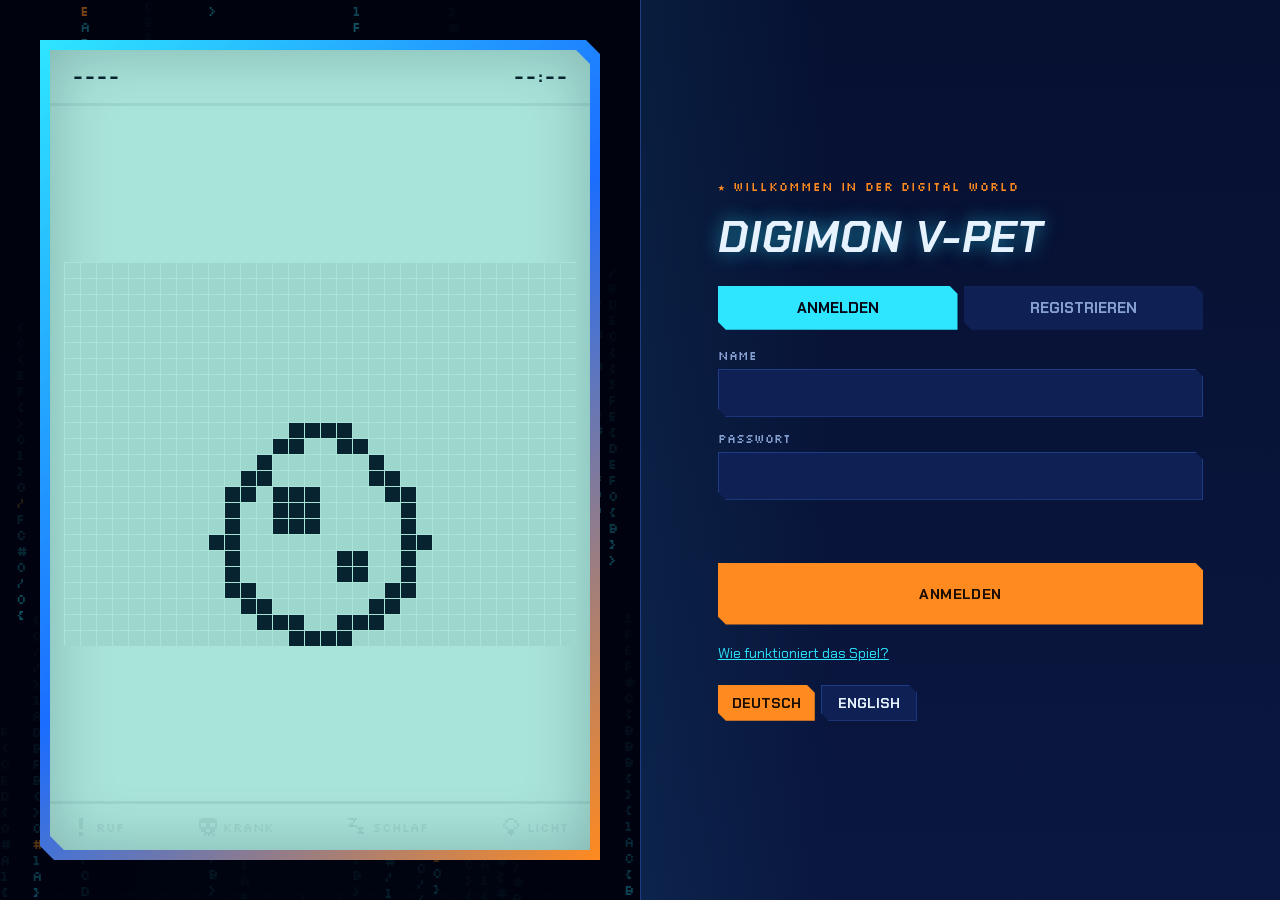
==== commit 3533f173: "3.7: Add Web Push notifications including iOS support" ====
--- a/static/index.html
+++ b/static/index.html
@@ -237,6 +237,9 @@
       <h3>Benachrichtigungen</h3>
       <p class="hint" id="notify-text">Meldet sich, wenn dein Digimon ruft, krank wird oder sich entwickelt, solange die Seite in einem Tab offen ist.</p>
       <button class="small" id="notify-toggle">Aktivieren</button>
+      <button class="small" id="notify-test" hidden>Test-Mitteilung</button>
+      <p class="hint" id="notify-status" role="status" hidden></p>
+      <p class="hint" id="notify-ios" hidden data-i18n>Öffne VPet in Safari. Tippe auf <b>Teilen → Zum Home-Bildschirm</b>. Öffne danach VPet über das neue Symbol und aktiviere hier die Mitteilungen.</p>
     </section>
 
     <section id="admin-section" hidden>
